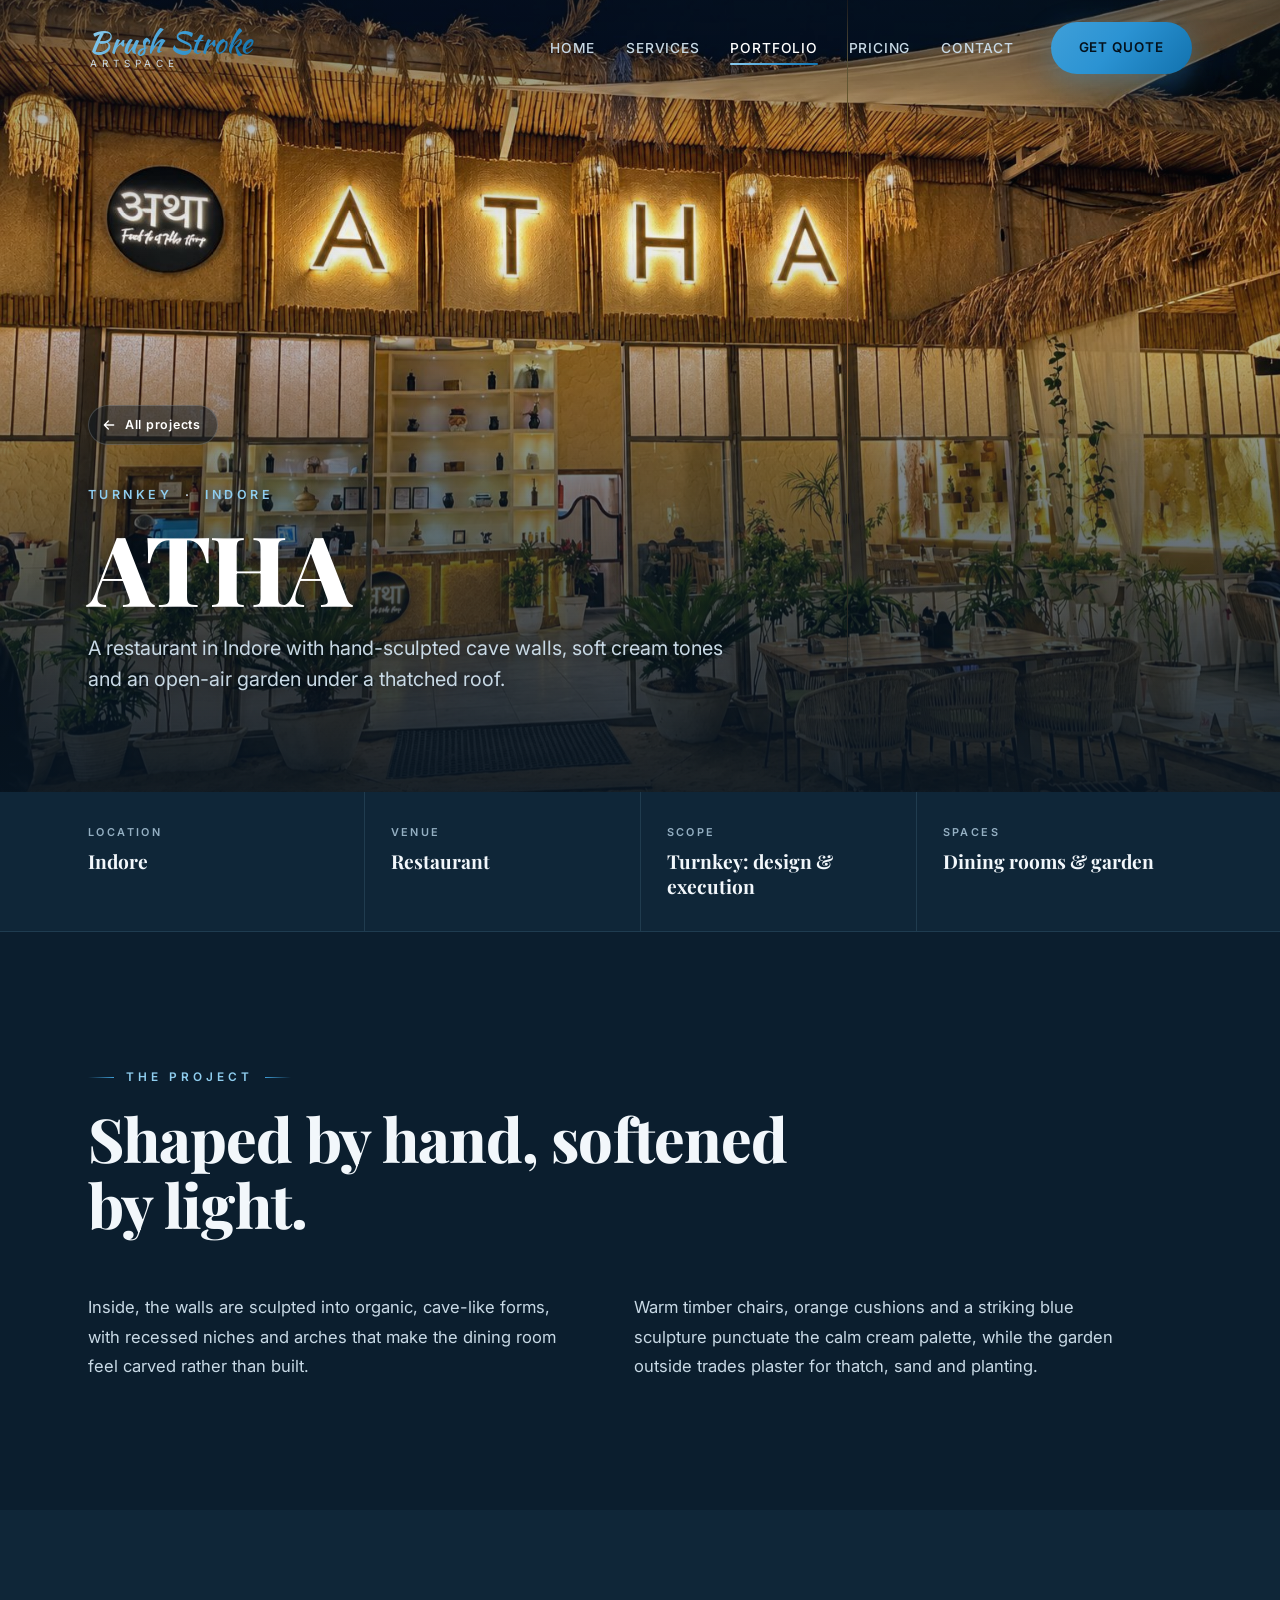
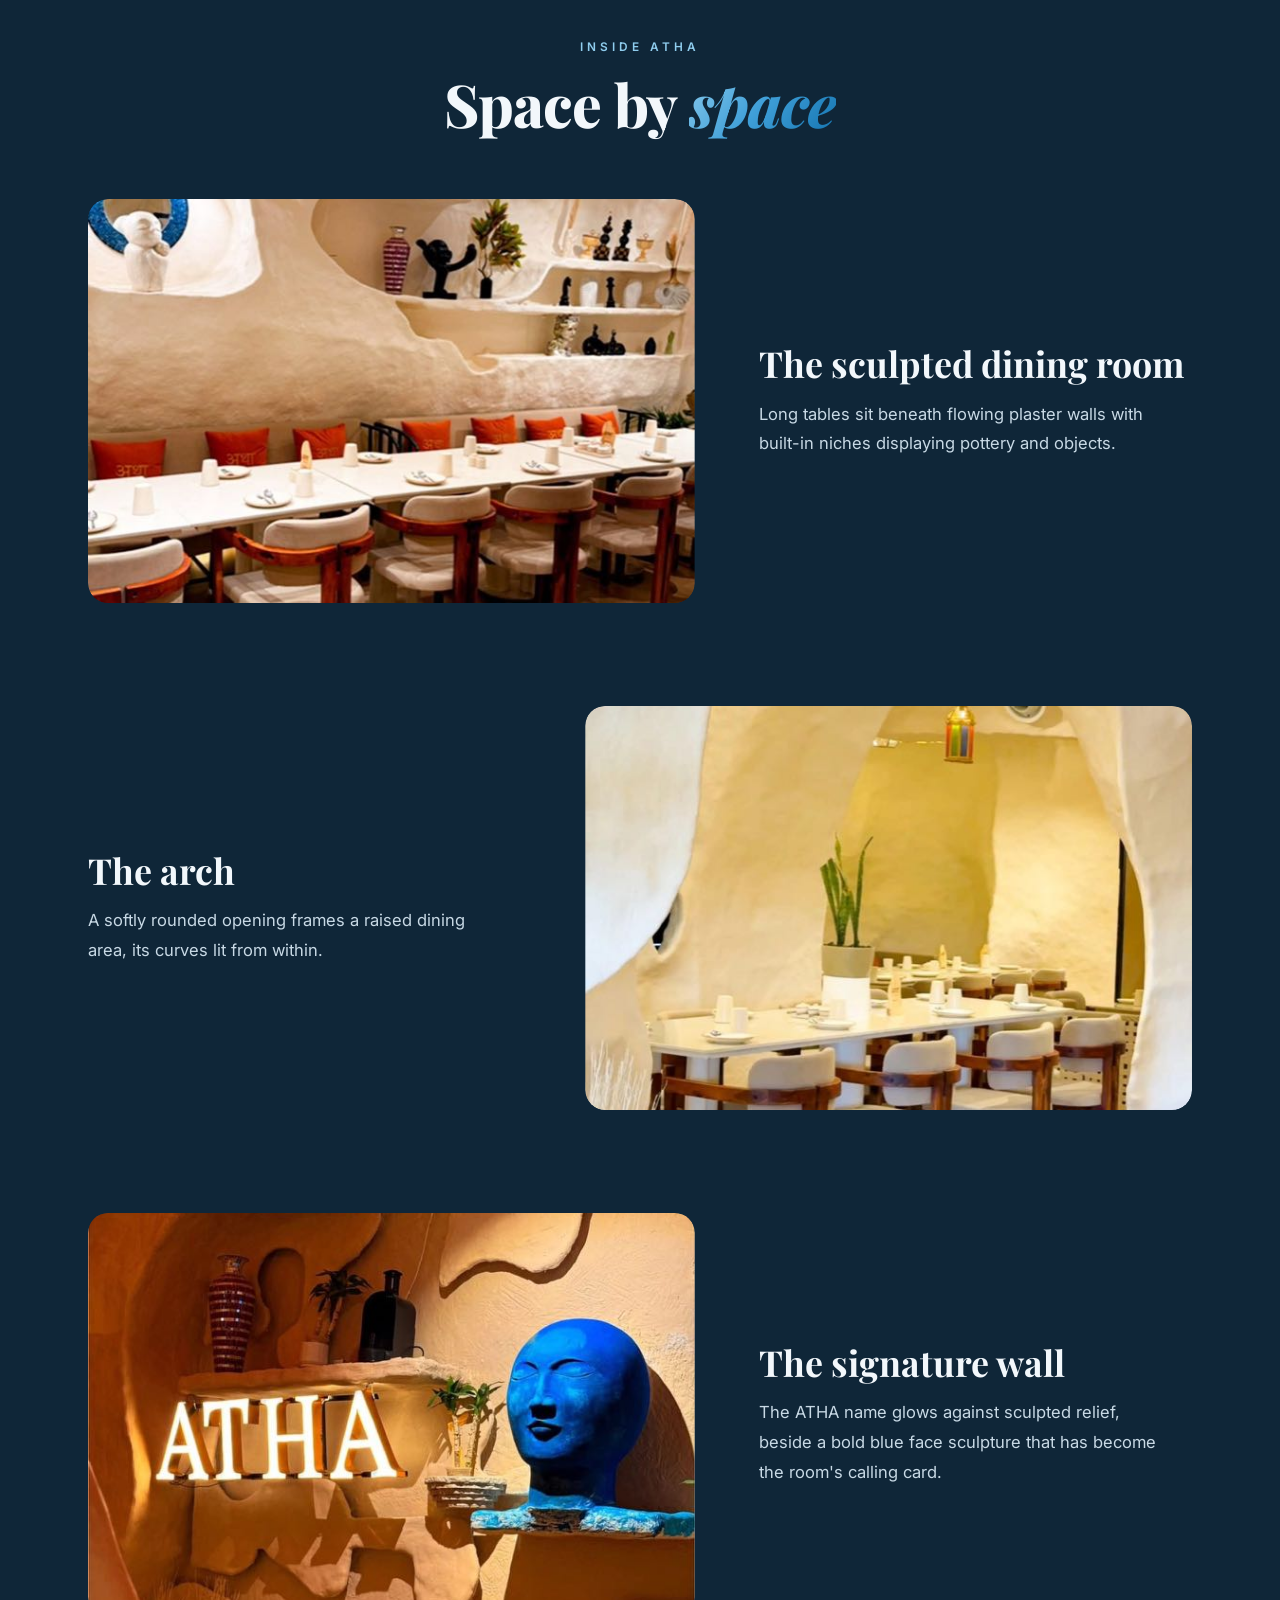
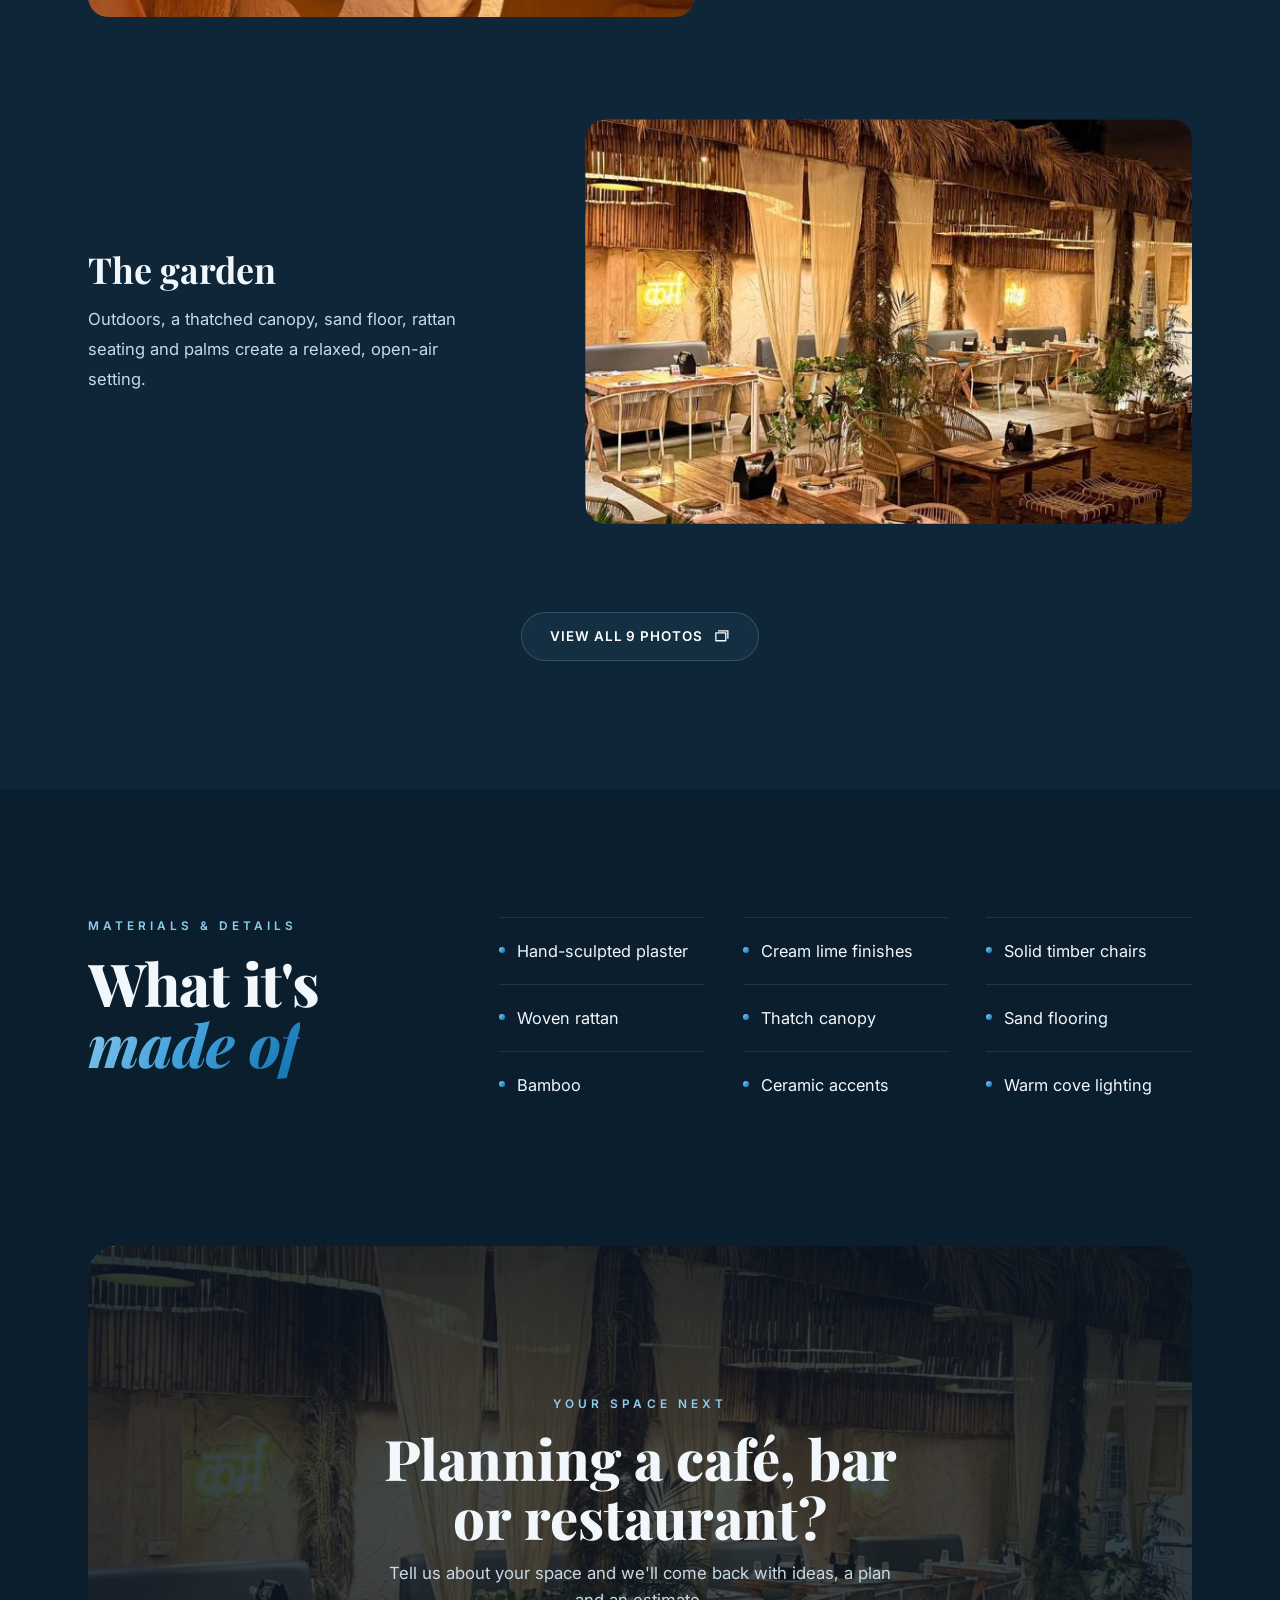
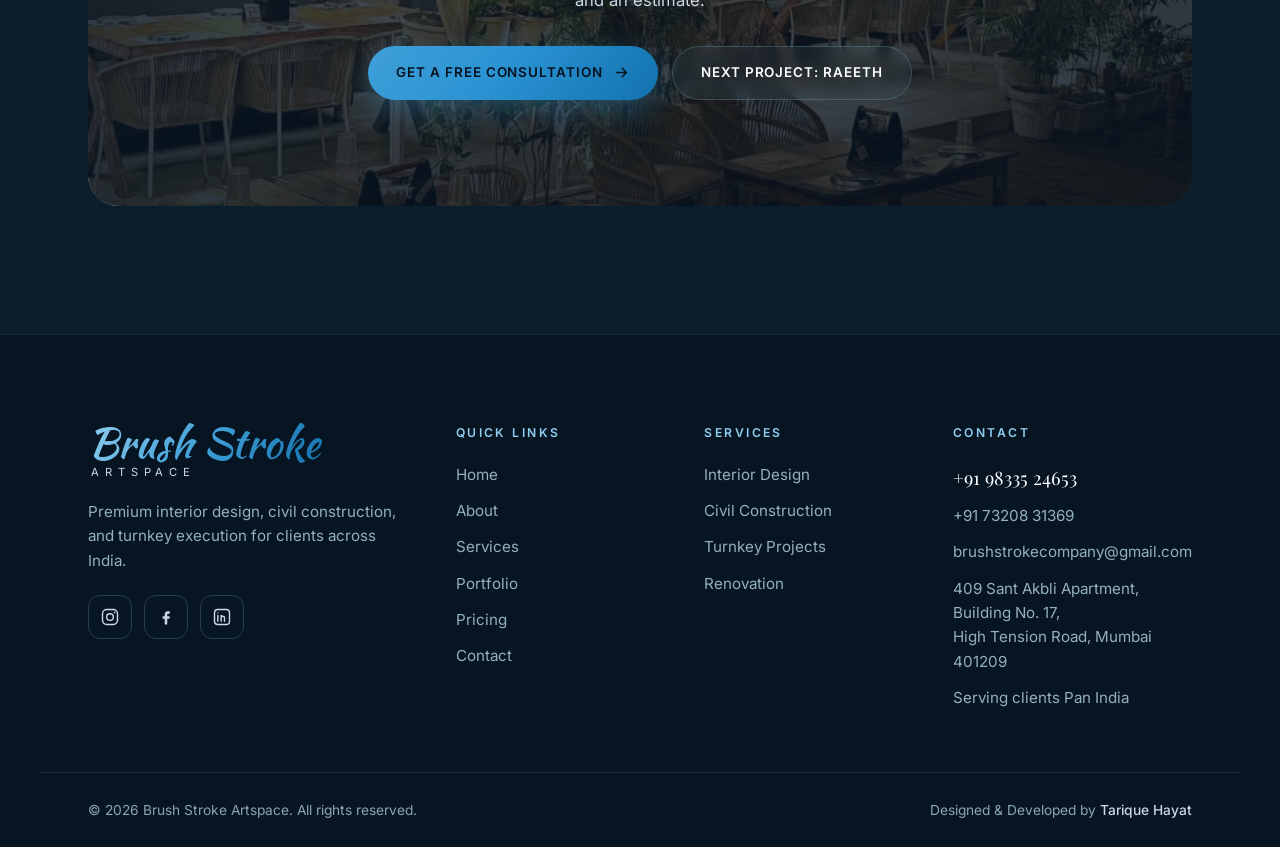
==== projects/atha/index.html @ 8e6cf91e "added" ====
<!DOCTYPE html>
<!-- GENERATED by scripts/build-portfolio.js from projects.js — edit those, not this file. -->
<html lang="en">
<head>
  <meta charset="UTF-8" />
  <script>document.documentElement.classList.add('js');</script>
  <!-- Back/Forward gets a plain crossfade instead of the forward fade-and-rise. Must run
       before first render: the cross-page transition is revealed on this (new) page. -->
  <script>addEventListener('pagereveal',function(e){var a=window.navigation&&navigation.activation;if(e.viewTransition&&a&&a.navigationType==='traverse')e.viewTransition.types.add('back')});</script>
  <meta name="viewport" content="width=device-width, initial-scale=1.0" />
  <meta name="theme-color" content="#0B1E2E" />
  <!-- every relative URL on this page resolves from the site root -->
  <base href="/" />
  <title>ATHA, Indore — Interior Design by Brush Stroke</title>
  <meta name="description" content="A restaurant in Indore with hand-sculpted cave walls, soft cream tones and an open-air garden under a thatched roof." />
  <!-- Draft copy: kept out of Google until the studio approves it
       (set `published: true` for this project in projects.js, then rebuild). -->
  <meta name="robots" content="noindex, follow" />
  <meta property="og:title" content="ATHA — Interiors by Brush Stroke" />
  <meta property="og:description" content="A restaurant in Indore with hand-sculpted cave walls, soft cream tones and an open-air garden under a thatched roof." />
  <meta property="og:type" content="article" />
  <!-- TODO(domain): og:image must be an absolute URL once the domain is confirmed -->
  <meta property="og:image" content="assets/portfolio/atha/07.jpg" />
  <meta name="twitter:card" content="summary_large_image" />
  <link rel="icon" type="image/png" href="assets/favicon-64.png" />
  <!-- Prerender a project page as soon as the visitor shows intent (hover on desktop, touch on
       phones): HTML, CSS and hero photo are ready, so the page fade starts at once. At most two
       pages are kept warm. Ignored by browsers without Speculation Rules. -->
  <script type="speculationrules">{"prerender":[{"where":{"href_matches":"/projects/*"},"eagerness":"moderate"}]}</script>
  <link rel="apple-touch-icon" href="assets/apple-touch-icon.png" />
  <link rel="preload" as="image" href="assets/hero/pp-atha-m.jpg" media="(max-width: 760px)" fetchpriority="high" />
  <link rel="preload" as="image" href="assets/portfolio/atha/07.jpg" media="(min-width: 761px)" fetchpriority="high" />
  <link rel="preconnect" href="https://fonts.googleapis.com" />
  <link rel="preconnect" href="https://fonts.gstatic.com" crossorigin />
  <link href="https://fonts.googleapis.com/css2?family=Playfair+Display:ital,wght@0,400;0,700;0,800;1,500;1,700&family=Inter:wght@400;500;600;700;800&family=Kaushan+Script&display=swap" rel="stylesheet" />
  <link rel="stylesheet" href="styles.css?v=191875f5" />
  <link rel="stylesheet" href="project.css?v=97df0adf" />
  <script>if(/[?&]theme=light\b/.test(location.search))document.write('<link rel="stylesheet" href="theme-light.css?v=b44accf1" />');</script>
  <script type="application/ld+json">{"@context":"https://schema.org","@type":"CreativeWork","name":"ATHA — interior design","description":"A restaurant in Indore with hand-sculpted cave walls, soft cream tones and an open-air garden under a thatched roof.","locationCreated":{"@type":"Place","name":"Indore"},"creator":{"@type":"Organization","name":"Brush Stroke Artspace"},"image":["assets/portfolio/atha/01.jpg","assets/portfolio/atha/02.jpg","assets/portfolio/atha/03.jpg","assets/portfolio/atha/04.jpg","assets/portfolio/atha/05.jpg","assets/portfolio/atha/06.jpg","assets/portfolio/atha/07.jpg","assets/portfolio/atha/08.jpg","assets/portfolio/atha/09.jpg"]}</script>
</head>
<body class="pp">
  <div class="scroll-progress" id="scrollProgress" aria-hidden="true"></div>

  <header class="nav" id="nav">
    <div class="container nav__wrap">
      <a href="#home" class="brand" aria-label="Brush Stroke Artspace home">
        <span class="brand__script">Brush Stroke</span>
        <span class="brand__sub">Artspace</span>
      </a>
      <nav class="nav__links" id="navLinks" aria-label="Primary">
        <a href="#home" class="nav__link">Home</a>
        <a href="#services" class="nav__link">Services</a>
        <a href="#portfolio" class="nav__link is-active" aria-current="page">Portfolio</a>
        <a href="#pricing" class="nav__link">Pricing</a>
        <a href="#contact" class="nav__link">Contact</a>
        <a href="#contact" class="btn btn--primary nav__cta magnetic"><span>Get Quote</span></a>
      </nav>
      <button class="nav__toggle" id="navToggle" aria-label="Open menu" aria-expanded="false">
        <span></span><span></span><span></span>
      </button>
    </div>
  </header>

  <main>
    <section class="pp-hero">
      <span class="pp-hero__lqip" aria-hidden="true" style="background-image:url('[data-uri]')"></span>
      <picture>
        <source media="(max-width: 760px)" srcset="assets/hero/pp-atha-m.jpg" />
        <img class="pp-hero__img" src="assets/portfolio/atha/07.jpg" alt="ATHA, Indore — interior by Brush Stroke" fetchpriority="high" />
      </picture>
      <div class="container pp-hero__inner">
        <a class="pp-back reveal" data-reveal href="#portfolio"><svg viewBox="0 0 24 24" width="16" height="16" aria-hidden="true"><path d="M19 12H5M11 6l-6 6 6 6" fill="none" stroke="currentColor" stroke-width="2" stroke-linecap="round" stroke-linejoin="round"/></svg>All projects</a>
        <p class="pp-eyebrow reveal" data-reveal data-delay="80">Turnkey <span aria-hidden="true">·</span> Indore</p>
        <h1 class="reveal" data-reveal data-delay="160"><span class="pp-hero__title">ATHA</span></h1>
        <p class="pp-hero__lead reveal" data-reveal data-delay="320">A restaurant in Indore with hand-sculpted cave walls, soft cream tones and an open-air garden under a thatched roof.</p>
      </div>
    </section>

    <section class="pp-facts" aria-label="Project facts">
      <div class="container">
        <dl>
          <div class="reveal" data-reveal data-delay="0"><dt>Location</dt><dd>Indore</dd></div>
          <div class="reveal" data-reveal data-delay="90"><dt>Venue</dt><dd>Restaurant</dd></div>
          <div class="reveal" data-reveal data-delay="180"><dt>Scope</dt><dd>Turnkey: design &amp; execution</dd></div>
          <div class="reveal" data-reveal data-delay="270"><dt>Spaces</dt><dd>Dining rooms &amp; garden</dd></div>
        </dl>
      </div>
    </section>

    <section class="pp-section pp-overview" aria-label="About the project">
      <div class="container">
        <span class="kicker reveal" data-reveal>The project</span>
        <h2 class="pp-statement reveal" data-reveal data-delay="80">Shaped by hand, softened by light.</h2>
        <div class="pp-overview__body reveal" data-reveal data-delay="180">
          <p>Inside, the walls are sculpted into organic, cave-like forms, with recessed niches and arches that make the dining room feel carved rather than built.</p>
          <p>Warm timber chairs, orange cushions and a striking blue sculpture punctuate the calm cream palette, while the garden outside trades plaster for thatch, sand and planting.</p>
        </div>
      </div>
    </section>

    <section class="pp-section pp-section--alt pp-spaces" aria-label="Spaces">
      <div class="container">
        <header class="sec-head reveal" data-reveal>
          <span class="kicker">Inside ATHA</span>
          <h2 class="sec-title">Space by <em>space</em></h2>
        </header>
        <div class="pp-spaces__list">
        <article class="pp-space reveal" data-reveal>
          <button class="pp-space__img" type="button" data-lb-project="3" data-lb-index="4"
            aria-label="Open photo: The sculpted dining room">
            <!-- data-src: released by script.js once the hero photo has loaded, so on a slow
                 connection these never compete with it (noscript keeps them for no-JS) -->
            <img data-src="assets/portfolio/atha/thumb/05.jpg" alt="ATHA, Indore — the sculpted dining room" loading="lazy" decoding="async" />
            <noscript><img src="assets/portfolio/atha/thumb/05.jpg" alt="ATHA, Indore — the sculpted dining room" /></noscript>
          </button>
          <div class="pp-space__text">
            <h3>The sculpted dining room</h3>
            <p>Long tables sit beneath flowing plaster walls with built-in niches displaying pottery and objects.</p>
          </div>
        </article>
        <article class="pp-space reveal" data-reveal>
          <button class="pp-space__img" type="button" data-lb-project="3" data-lb-index="3"
            aria-label="Open photo: The arch">
            <!-- data-src: released by script.js once the hero photo has loaded, so on a slow
                 connection these never compete with it (noscript keeps them for no-JS) -->
            <img data-src="assets/portfolio/atha/thumb/04.jpg" alt="ATHA, Indore — the arch" loading="lazy" decoding="async" />
            <noscript><img src="assets/portfolio/atha/thumb/04.jpg" alt="ATHA, Indore — the arch" /></noscript>
          </button>
          <div class="pp-space__text">
            <h3>The arch</h3>
            <p>A softly rounded opening frames a raised dining area, its curves lit from within.</p>
          </div>
        </article>
        <article class="pp-space reveal" data-reveal>
          <button class="pp-space__img" type="button" data-lb-project="3" data-lb-index="0"
            aria-label="Open photo: The signature wall">
            <!-- data-src: released by script.js once the hero photo has loaded, so on a slow
                 connection these never compete with it (noscript keeps them for no-JS) -->
            <img data-src="assets/portfolio/atha/thumb/01.jpg" alt="ATHA, Indore — the signature wall" loading="lazy" decoding="async" />
            <noscript><img src="assets/portfolio/atha/thumb/01.jpg" alt="ATHA, Indore — the signature wall" /></noscript>
          </button>
          <div class="pp-space__text">
            <h3>The signature wall</h3>
            <p>The ATHA name glows against sculpted relief, beside a bold blue face sculpture that has become the room's calling card.</p>
          </div>
        </article>
        <article class="pp-space reveal" data-reveal>
          <button class="pp-space__img" type="button" data-lb-project="3" data-lb-index="7"
            aria-label="Open photo: The garden">
            <!-- data-src: released by script.js once the hero photo has loaded, so on a slow
                 connection these never compete with it (noscript keeps them for no-JS) -->
            <img data-src="assets/portfolio/atha/thumb/08.jpg" alt="ATHA, Indore — the garden" loading="lazy" decoding="async" />
            <noscript><img src="assets/portfolio/atha/thumb/08.jpg" alt="ATHA, Indore — the garden" /></noscript>
          </button>
          <div class="pp-space__text">
            <h3>The garden</h3>
            <p>Outdoors, a thatched canopy, sand floor, rattan seating and palms create a relaxed, open-air setting.</p>
          </div>
        </article>
        </div>
        <div class="pp-spaces__more reveal" data-reveal>
          <button class="btn btn--ghost" type="button" data-lb-all="3"><span>View all 9 photos</span>
            <svg viewBox="0 0 24 24" class="btn__ico" aria-hidden="true"><path d="M4 7h14v11H4zM7 4h14v11" fill="none" stroke="currentColor" stroke-width="1.8" stroke-linejoin="round"/></svg></button>
        </div>
      </div>
    </section>

    <section class="pp-section pp-materials" aria-label="Materials and details">
      <div class="container pp-materials__wrap">
        <header class="sec-head sec-head--left reveal" data-reveal>
          <span class="kicker">Materials &amp; details</span>
          <h2 class="sec-title">What it's <em>made of</em></h2>
        </header>
        <ul class="pp-materials__list">
          <li class="reveal" data-reveal data-delay="0">Hand-sculpted plaster</li>
          <li class="reveal" data-reveal data-delay="70">Cream lime finishes</li>
          <li class="reveal" data-reveal data-delay="140">Solid timber chairs</li>
          <li class="reveal" data-reveal data-delay="0">Woven rattan</li>
          <li class="reveal" data-reveal data-delay="70">Thatch canopy</li>
          <li class="reveal" data-reveal data-delay="140">Sand flooring</li>
          <li class="reveal" data-reveal data-delay="0">Bamboo</li>
          <li class="reveal" data-reveal data-delay="70">Ceramic accents</li>
          <li class="reveal" data-reveal data-delay="140">Warm cove lighting</li>
        </ul>
      </div>
    </section>

    <section class="pp-section pp-cta" aria-label="Start a project">
      <div class="container">
        <div class="pp-cta__panel reveal" data-reveal>
          <picture>
            <source media="(max-width: 760px)" srcset="assets/portfolio/atha/thumb/08.jpg" />
            <img class="pp-cta__img" src="assets/portfolio/atha/08.jpg" alt="" loading="lazy" decoding="async" />
          </picture>
          <div class="pp-cta__content">
            <span class="kicker">Your space next</span>
            <h2>Planning a café, bar<br/>or restaurant?</h2>
            <p>Tell us about your space and we'll come back with ideas, a plan and an estimate.</p>
            <div class="pp-cta__actions">
              <a href="#contact" class="btn btn--primary"><span>Get a Free Consultation</span>
                <svg viewBox="0 0 24 24" class="btn__ico" aria-hidden="true"><path d="M5 12h14M13 6l6 6-6 6" fill="none" stroke="currentColor" stroke-width="2" stroke-linecap="round" stroke-linejoin="round"/></svg></a>
              <a href="projects/raeeth/" class="btn btn--ghost"><span>Next project: Raeeth</span></a>
            </div>
          </div>
        </div>
      </div>
    </section>
  </main>

  <footer class="footer">
    <div class="container footer__grid">
      <div class="footer__brand">
        <!-- Same brand lockup as the header (.brand / .brand__script / .brand__sub),
             just scaled up for the footer — one brand treatment across the site
             instead of a separate image logo in a white card. -->
        <a href="#home" class="brand footer__logo" aria-label="Brush Stroke Artspace — back to top">
          <span class="brand__script">Brush Stroke</span>
          <span class="brand__sub">Artspace</span>
        </a>
        <p>Premium interior design, civil construction, and turnkey execution for clients across India.</p>
        <!-- QA-006 OUTSTANDING (owner input required): these three social links are
             href="#" placeholders — clicking them silently does nothing, which on a
             premium brand site reads as a broken build. Real profile URLs were not
             available to the QA pass and have deliberately NOT been invented.
             ACTION: supply the Instagram / Facebook / LinkedIn URLs, or remove the
             icons until the profiles exist. -->
        <div class="footer__social">
          <a href="#" aria-label="Instagram"><svg viewBox="0 0 24 24"><rect x="3" y="3" width="18" height="18" rx="5" fill="none" stroke="currentColor" stroke-width="1.7"/><circle cx="12" cy="12" r="4" fill="none" stroke="currentColor" stroke-width="1.7"/><circle cx="17.5" cy="6.5" r="1.1" fill="currentColor"/></svg></a>
          <a href="#" aria-label="Facebook"><svg viewBox="0 0 24 24"><path d="M14 8h2.5V5H14c-2 0-3.5 1.5-3.5 3.5V11H8v3h2.5v7h3v-7H16l.5-3h-3V8.8c0-.5.4-.8 .9-.8z" fill="currentColor"/></svg></a>
          <a href="#" aria-label="LinkedIn"><svg viewBox="0 0 24 24"><rect x="3" y="3" width="18" height="18" rx="4" fill="none" stroke="currentColor" stroke-width="1.7"/><path d="M7 10v7M7 7v.01M11 17v-4a2 2 0 0 1 4 0v4M11 10v7" fill="none" stroke="currentColor" stroke-width="1.7" stroke-linecap="round"/></svg></a>
        </div>
      </div>

      <div class="footer__col">
        <h3>Quick Links</h3>
        <a href="#home">Home</a><a href="#about">About</a><a href="#services">Services</a>
        <a href="#portfolio">Portfolio</a><a href="#pricing">Pricing</a>
        <a href="#contact">Contact</a>
      </div>
      <div class="footer__col">
        <h3>Services</h3>
        <a href="#services">Interior Design</a><a href="#services">Civil Construction</a>
        <a href="#services">Turnkey Projects</a>
        <!-- QA-008: "Renovation" is offered in the enquiry form but has NO service card,
             description or pricing anywhere on the site. Pointing it at #services sent
             users to a section that never mentions it. Routed to the enquiry form until
             the owner supplies approved Renovation copy + pricing. -->
        <a href="#contact">Renovation</a>
      </div>
      <div class="footer__col footer__contact">
        <h3>Contact</h3>
        <a href="tel:+919833524653">+91 98335 24653</a>
        <a href="tel:+917320831369">+91 73208 31369</a>
        <a href="mailto:brushstrokecompany@gmail.com">brushstrokecompany@gmail.com</a>
        <span>409 Sant Akbli Apartment, Building No. 17,<br />High Tension Road, Mumbai 401209</span>
        <span>Serving clients Pan India</span>
      </div>
    </div>
    <div class="container footer__bar">
      <p>© 2026 Brush Stroke Artspace. All rights reserved.</p>
      <p class="footer__credit">Designed &amp; Developed by
        <a href="https://tariqhayat.com" target="_blank" rel="noopener noreferrer">Tarique Hayat</a>
      </p>
    </div>
  </footer>

  <button class="to-top" id="toTop" aria-label="Back to top">
    <svg viewBox="0 0 24 24"><path d="M12 19V5M6 11l6-6 6 6" fill="none" stroke="currentColor" stroke-width="2" stroke-linecap="round" stroke-linejoin="round"/></svg>
  </button>

  <script src="pricing.js?v=e0a8774f"></script>
  <script src="projects.js?v=ac09e036"></script>
  <script src="script.js?v=b9f531ca"></script>
</body>
</html>
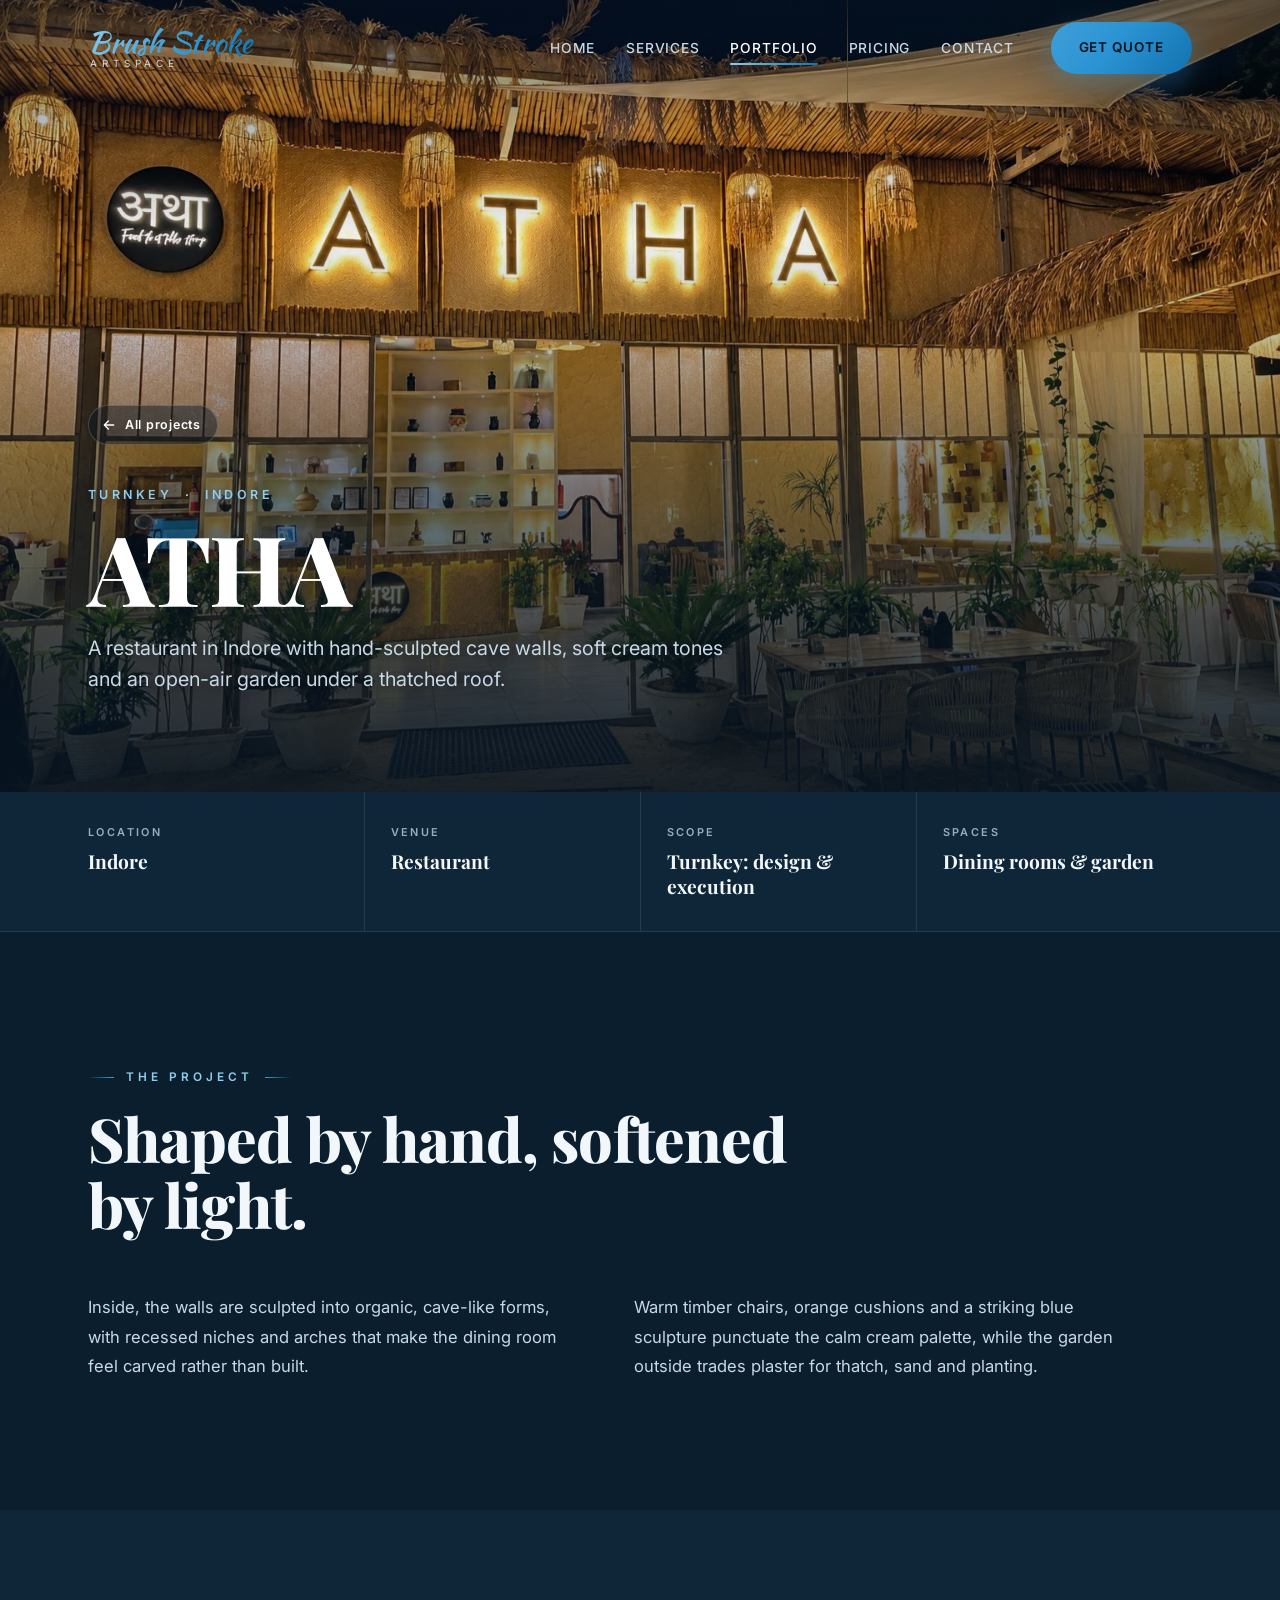
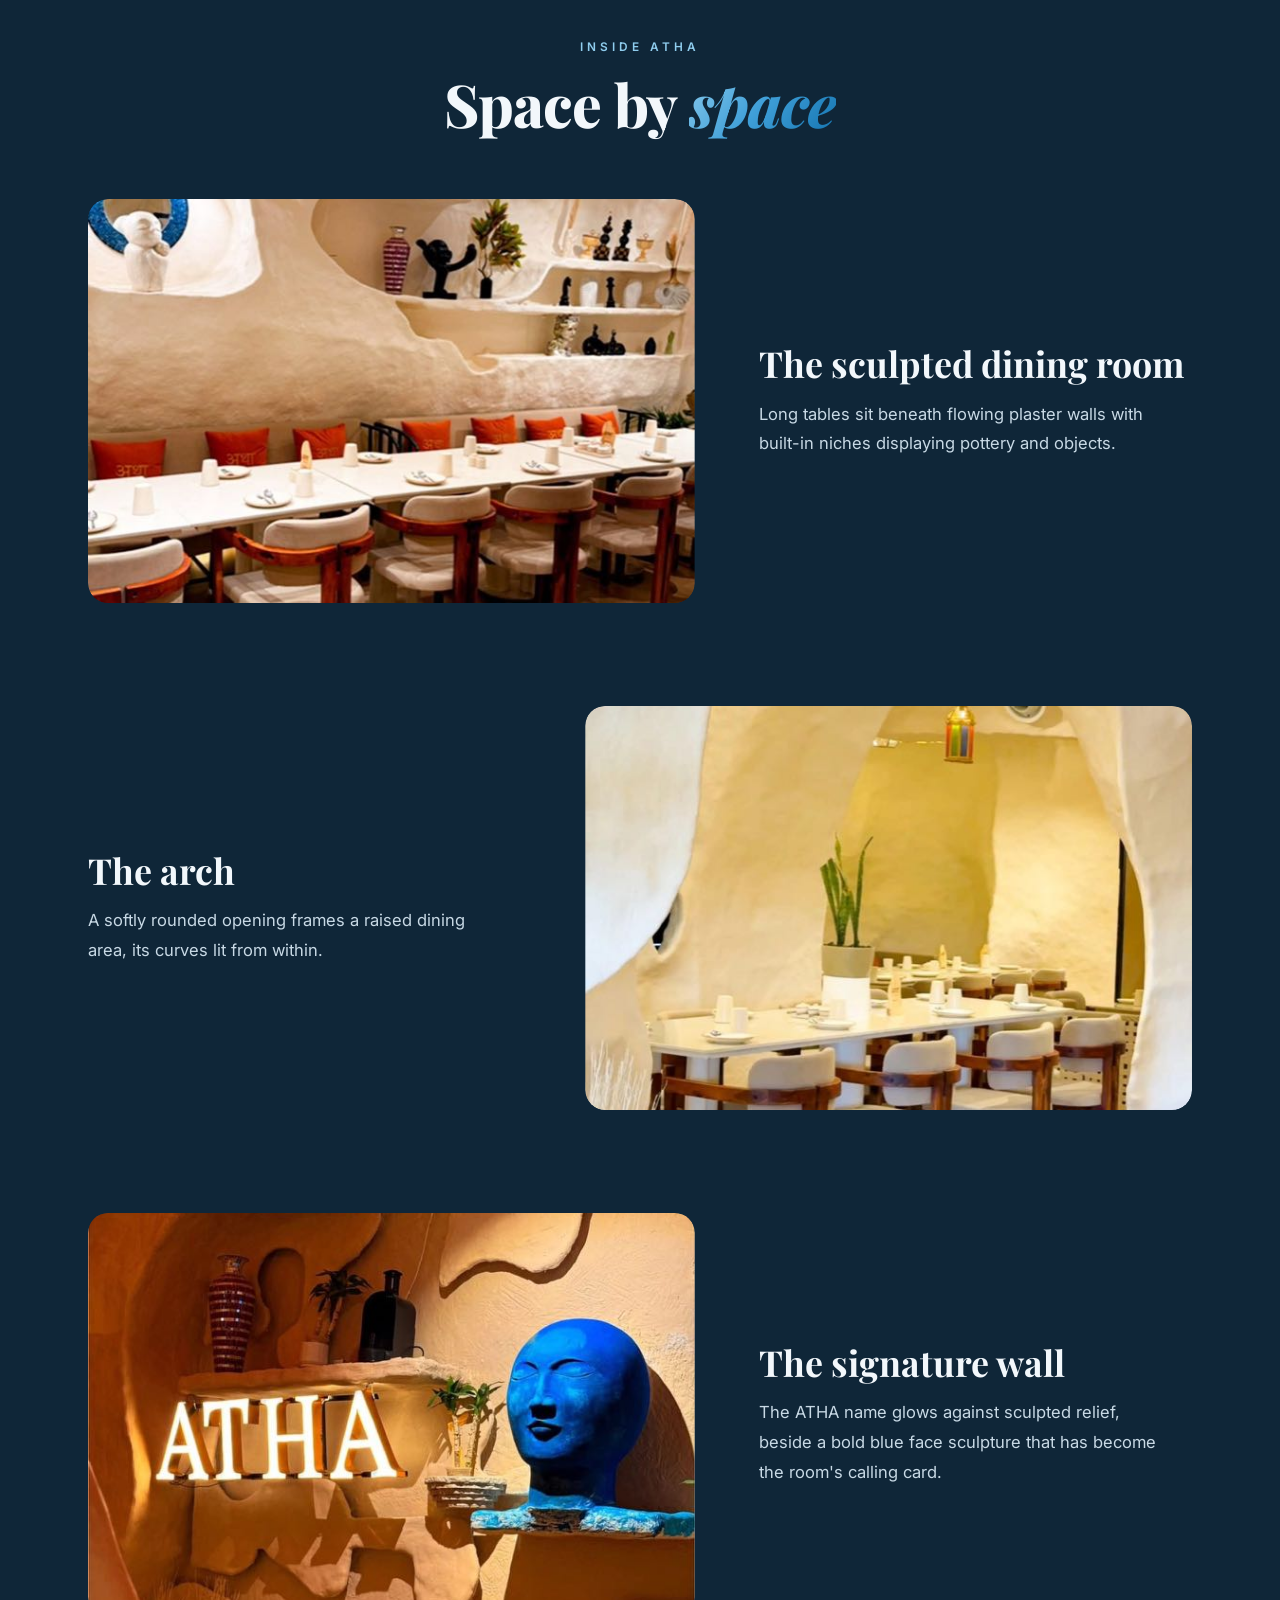
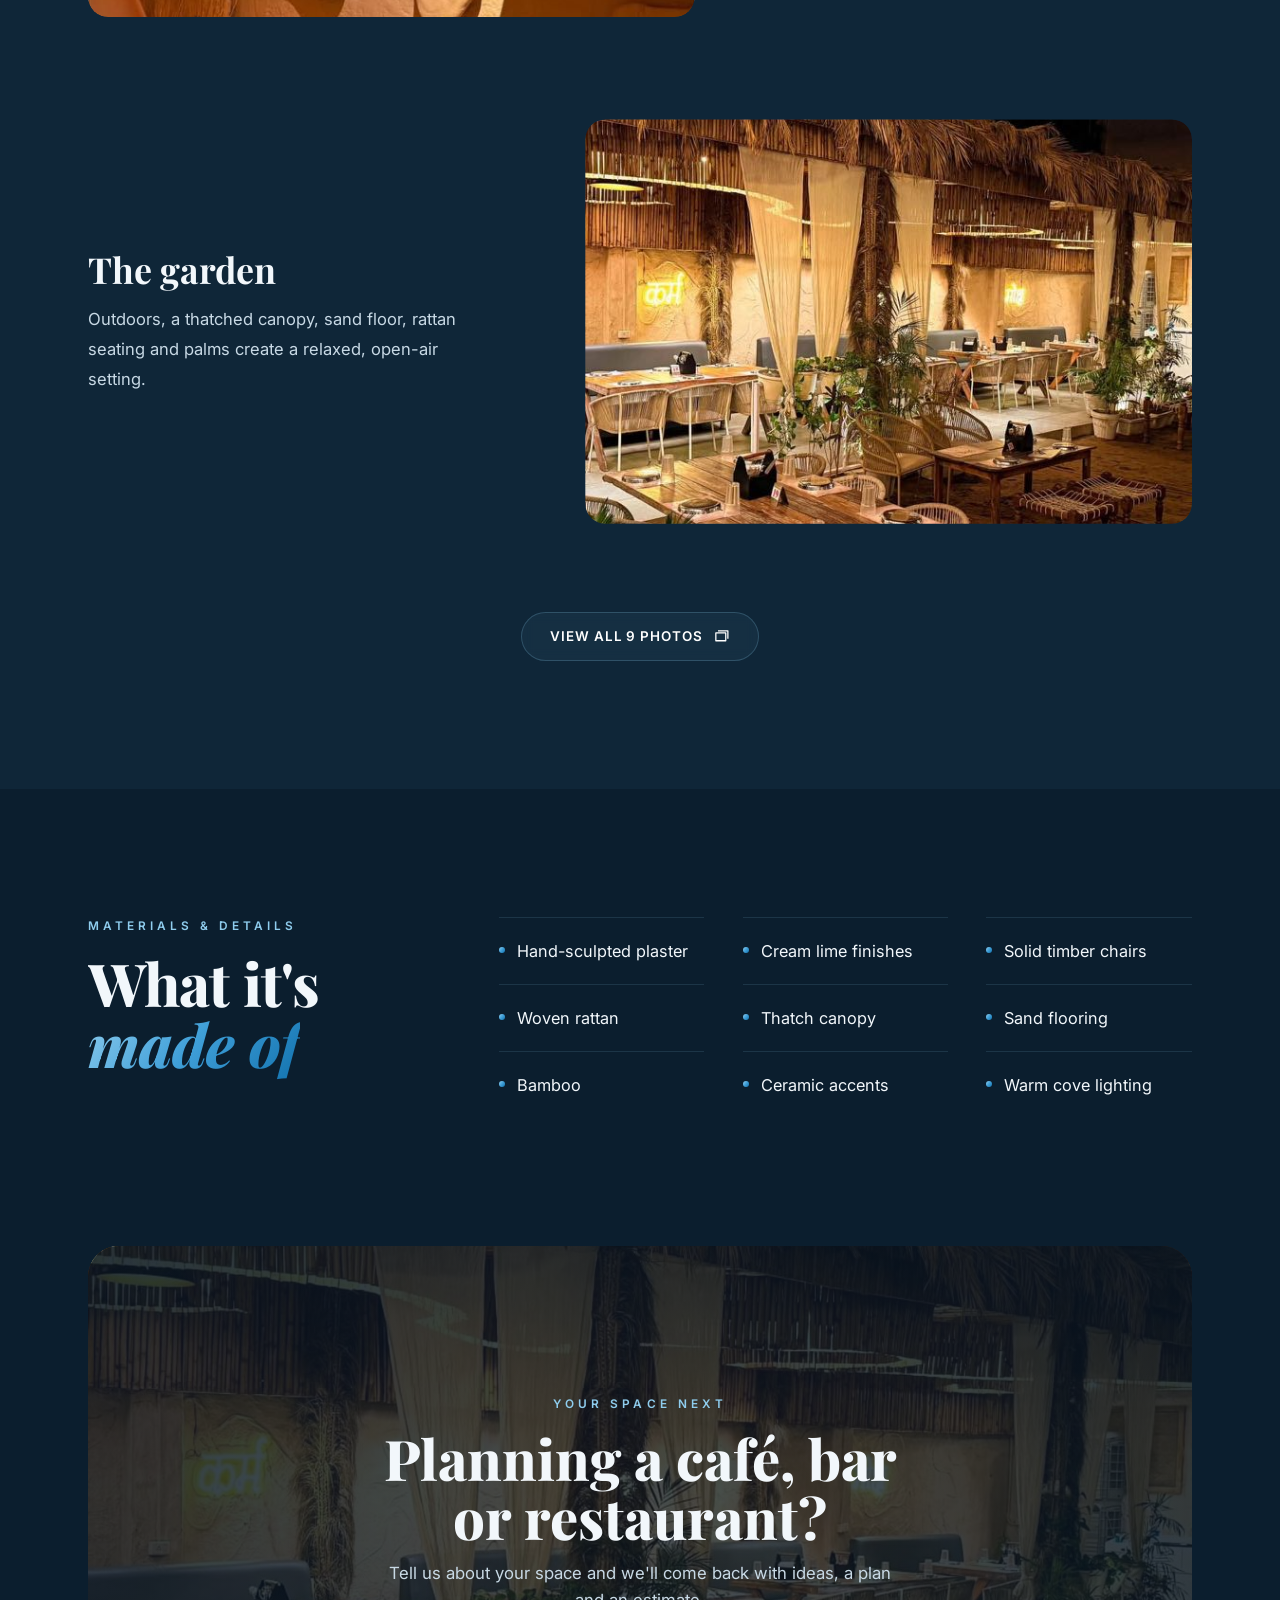
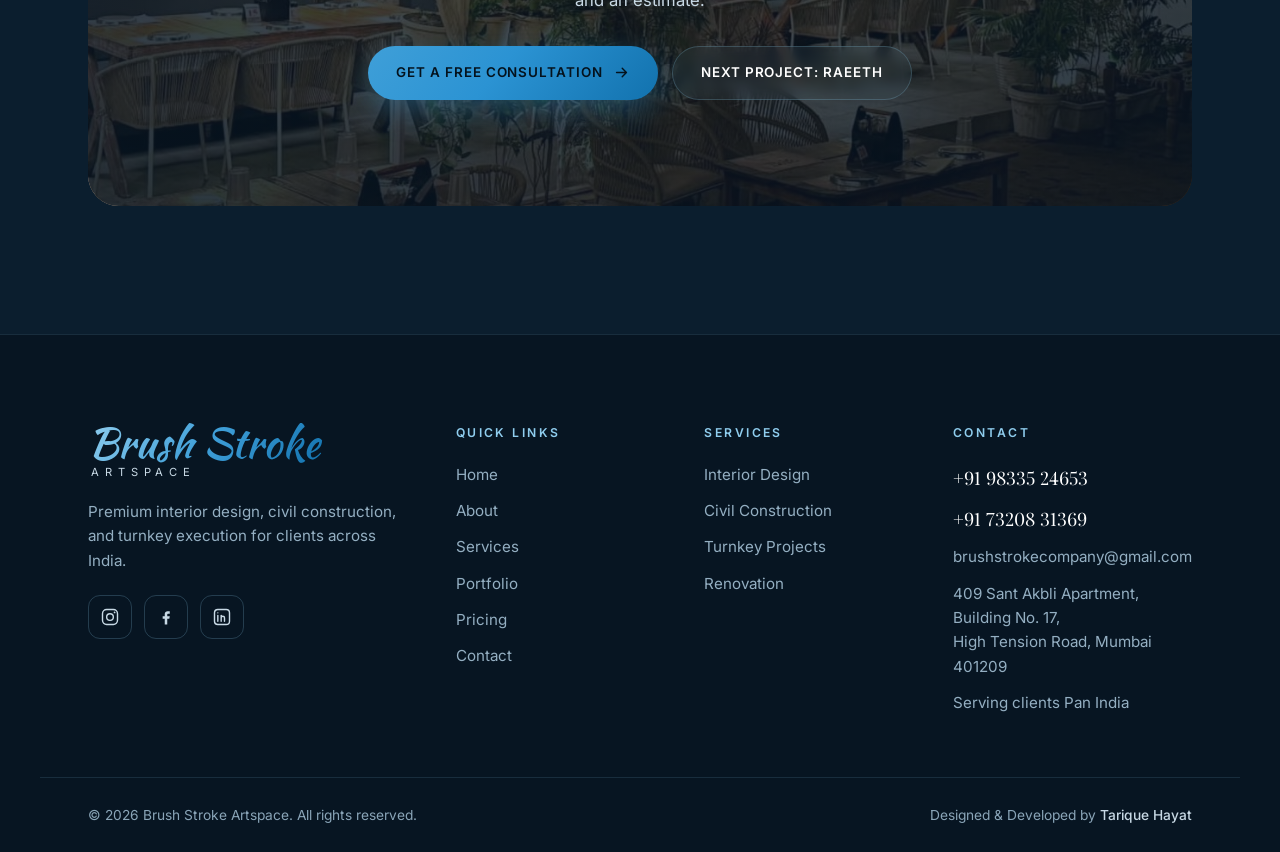
==== commit f9fc9f71: "Update project pages with canonical URLs, Open Graph metadata, and structured data - Added canonical" ====
--- a/projects/atha/index.html
+++ b/projects/atha/index.html
@@ -1,6 +1,6 @@
 <!DOCTYPE html>
 <!-- GENERATED by scripts/build-portfolio.js from projects.js — edit those, not this file. -->
-<html lang="en">
+<html lang="en-IN">
 <head>
   <meta charset="UTF-8" />
   <script>document.documentElement.classList.add('js');</script>
@@ -11,7 +11,7 @@
   <meta name="theme-color" content="#0B1E2E" />
   <!-- every relative URL on this page resolves from the site root -->
   <base href="/" />
-  <title>ATHA, Indore — Interior Design by Brush Stroke</title>
+  <title>ATHA — Restaurant Interior Design, Indore | Brush Stroke</title>
   <meta name="description" content="A restaurant in Indore with hand-sculpted cave walls, soft cream tones and an open-air garden under a thatched roof." />
   <!-- Draft copy: kept out of Google until the studio approves it
        (set `published: true` for this project in projects.js, then rebuild). -->
@@ -19,8 +19,13 @@
   <meta property="og:title" content="ATHA — Interiors by Brush Stroke" />
   <meta property="og:description" content="A restaurant in Indore with hand-sculpted cave walls, soft cream tones and an open-air garden under a thatched roof." />
   <meta property="og:type" content="article" />
-  <!-- TODO(domain): og:image must be an absolute URL once the domain is confirmed -->
-  <meta property="og:image" content="assets/portfolio/atha/07.jpg" />
+  <meta property="og:site_name" content="Brush Stroke" />
+  <meta property="og:locale" content="en_IN" />
+  <link rel="canonical" href="https://brushstrokeartspace.com/projects/atha/" />
+  <meta property="og:url" content="https://brushstrokeartspace.com/projects/atha/" />
+  <meta property="og:image" content="https://brushstrokeartspace.com/assets/portfolio/atha/07.jpg" />
+  <meta name="twitter:image" content="https://brushstrokeartspace.com/assets/portfolio/atha/07.jpg" />
+  <meta property="og:image:alt" content="ATHA, Indore — interior by Brush Stroke" />
   <meta name="twitter:card" content="summary_large_image" />
   <link rel="icon" type="image/png" href="assets/favicon-64.png" />
   <!-- Prerender a project page as soon as the visitor shows intent (hover on desktop, touch on
@@ -33,10 +38,10 @@
   <link rel="preconnect" href="https://fonts.googleapis.com" />
   <link rel="preconnect" href="https://fonts.gstatic.com" crossorigin />
   <link href="https://fonts.googleapis.com/css2?family=Playfair+Display:ital,wght@0,400;0,700;0,800;1,500;1,700&family=Inter:wght@400;500;600;700;800&family=Kaushan+Script&display=swap" rel="stylesheet" />
-  <link rel="stylesheet" href="styles.css?v=191875f5" />
-  <link rel="stylesheet" href="project.css?v=97df0adf" />
+  <link rel="stylesheet" href="styles.css?v=158d1305" />
+  <link rel="stylesheet" href="project.css?v=ff10b851" />
   <script>if(/[?&]theme=light\b/.test(location.search))document.write('<link rel="stylesheet" href="theme-light.css?v=b44accf1" />');</script>
-  <script type="application/ld+json">{"@context":"https://schema.org","@type":"CreativeWork","name":"ATHA — interior design","description":"A restaurant in Indore with hand-sculpted cave walls, soft cream tones and an open-air garden under a thatched roof.","locationCreated":{"@type":"Place","name":"Indore"},"creator":{"@type":"Organization","name":"Brush Stroke Artspace"},"image":["assets/portfolio/atha/01.jpg","assets/portfolio/atha/02.jpg","assets/portfolio/atha/03.jpg","assets/portfolio/atha/04.jpg","assets/portfolio/atha/05.jpg","assets/portfolio/atha/06.jpg","assets/portfolio/atha/07.jpg","assets/portfolio/atha/08.jpg","assets/portfolio/atha/09.jpg"]}</script>
+  <script type="application/ld+json">{"@context":"https://schema.org","@graph":[{"@type":"CreativeWork","name":"ATHA — restaurant interior design, Indore","description":"A restaurant in Indore with hand-sculpted cave walls, soft cream tones and an open-air garden under a thatched roof.","inLanguage":"en-IN","locationCreated":{"@type":"Place","name":"Indore"},"creator":{"@id":"https://brushstrokeartspace.com/#business"},"image":["https://brushstrokeartspace.com/assets/portfolio/atha/01.jpg","https://brushstrokeartspace.com/assets/portfolio/atha/02.jpg","https://brushstrokeartspace.com/assets/portfolio/atha/03.jpg","https://brushstrokeartspace.com/assets/portfolio/atha/04.jpg","https://brushstrokeartspace.com/assets/portfolio/atha/05.jpg","https://brushstrokeartspace.com/assets/portfolio/atha/06.jpg","https://brushstrokeartspace.com/assets/portfolio/atha/07.jpg","https://brushstrokeartspace.com/assets/portfolio/atha/08.jpg","https://brushstrokeartspace.com/assets/portfolio/atha/09.jpg"],"@id":"https://brushstrokeartspace.com/projects/atha/#work","url":"https://brushstrokeartspace.com/projects/atha/","mainEntityOfPage":"https://brushstrokeartspace.com/projects/atha/"},{"@type":"BreadcrumbList","itemListElement":[{"@type":"ListItem","position":1,"name":"Home","item":"https://brushstrokeartspace.com/"},{"@type":"ListItem","position":2,"name":"Projects","item":"https://brushstrokeartspace.com/#portfolio"},{"@type":"ListItem","position":3,"name":"ATHA","item":"https://brushstrokeartspace.com/projects/atha/"}]}]}</script>
 </head>
 <body class="pp">
   <div class="scroll-progress" id="scrollProgress" aria-hidden="true"></div>
@@ -66,7 +71,7 @@
       <span class="pp-hero__lqip" aria-hidden="true" style="background-image:url('[data-uri]')"></span>
       <picture>
         <source media="(max-width: 760px)" srcset="assets/hero/pp-atha-m.jpg" />
-        <img class="pp-hero__img" src="assets/portfolio/atha/07.jpg" alt="ATHA, Indore — interior by Brush Stroke" fetchpriority="high" />
+        <img class="pp-hero__img" src="assets/portfolio/atha/07.jpg" alt="ATHA, Indore — restaurant interior design by Brush Stroke" fetchpriority="high" />
       </picture>
       <div class="container pp-hero__inner">
         <a class="pp-back reveal" data-reveal href="#portfolio"><svg viewBox="0 0 24 24" width="16" height="16" aria-hidden="true"><path d="M19 12H5M11 6l-6 6 6 6" fill="none" stroke="currentColor" stroke-width="2" stroke-linecap="round" stroke-linejoin="round"/></svg>All projects</a>
@@ -218,16 +223,13 @@
           <span class="brand__sub">Artspace</span>
         </a>
         <p>Premium interior design, civil construction, and turnkey execution for clients across India.</p>
-        <!-- QA-006 OUTSTANDING (owner input required): these three social links are
-             href="#" placeholders — clicking them silently does nothing, which on a
-             premium brand site reads as a broken build. Real profile URLs were not
-             available to the QA pass and have deliberately NOT been invented.
-             ACTION: supply the Instagram / Facebook / LinkedIn URLs, or remove the
-             icons until the profiles exist. -->
+        <!-- QA-006: LinkedIn and Instagram are live (URLs supplied by the owner). Facebook is
+             still an href="#" placeholder — a real profile URL has deliberately NOT been invented.
+             ACTION: supply that URL, or remove the icon until the profile exists. -->
         <div class="footer__social">
-          <a href="#" aria-label="Instagram"><svg viewBox="0 0 24 24"><rect x="3" y="3" width="18" height="18" rx="5" fill="none" stroke="currentColor" stroke-width="1.7"/><circle cx="12" cy="12" r="4" fill="none" stroke="currentColor" stroke-width="1.7"/><circle cx="17.5" cy="6.5" r="1.1" fill="currentColor"/></svg></a>
-          <a href="#" aria-label="Facebook"><svg viewBox="0 0 24 24"><path d="M14 8h2.5V5H14c-2 0-3.5 1.5-3.5 3.5V11H8v3h2.5v7h3v-7H16l.5-3h-3V8.8c0-.5.4-.8 .9-.8z" fill="currentColor"/></svg></a>
-          <a href="#" aria-label="LinkedIn"><svg viewBox="0 0 24 24"><rect x="3" y="3" width="18" height="18" rx="4" fill="none" stroke="currentColor" stroke-width="1.7"/><path d="M7 10v7M7 7v.01M11 17v-4a2 2 0 0 1 4 0v4M11 10v7" fill="none" stroke="currentColor" stroke-width="1.7" stroke-linecap="round"/></svg></a>
+          <a href="https://www.instagram.com/brushstrokeartspace/" aria-label="Brush Stroke Artspace on Instagram (opens in a new tab)" target="_blank" rel="noopener noreferrer"><svg viewBox="0 0 24 24"><rect x="3" y="3" width="18" height="18" rx="5" fill="none" stroke="currentColor" stroke-width="1.7"/><circle cx="12" cy="12" r="4" fill="none" stroke="currentColor" stroke-width="1.7"/><circle cx="17.5" cy="6.5" r="1.1" fill="currentColor"/></svg></a>
+          <a href="https://www.facebook.com/share/19zfJt46u4/" aria-label="Brush Stroke Artspace on Facebook (opens in a new tab)" target="_blank" rel="noopener noreferrer"><svg viewBox="0 0 24 24"><path d="M14 8h2.5V5H14c-2 0-3.5 1.5-3.5 3.5V11H8v3h2.5v7h3v-7H16l.5-3h-3V8.8c0-.5.4-.8 .9-.8z" fill="currentColor"/></svg></a>
+          <a href="https://www.linkedin.com/in/brush-stroke-art-space-407026342/" aria-label="Brush Stroke Artspace on LinkedIn (opens in a new tab)" target="_blank" rel="noopener noreferrer"><svg viewBox="0 0 24 24"><rect x="3" y="3" width="18" height="18" rx="4" fill="none" stroke="currentColor" stroke-width="1.7"/><path d="M7 10v7M7 7v.01M11 17v-4a2 2 0 0 1 4 0v4M11 10v7" fill="none" stroke="currentColor" stroke-width="1.7" stroke-linecap="round"/></svg></a>
         </div>
       </div>
 
@@ -270,6 +272,6 @@
 
   <script src="pricing.js?v=e0a8774f"></script>
   <script src="projects.js?v=ac09e036"></script>
-  <script src="script.js?v=b9f531ca"></script>
+  <script src="script.js?v=358beb58"></script>
 </body>
 </html>
